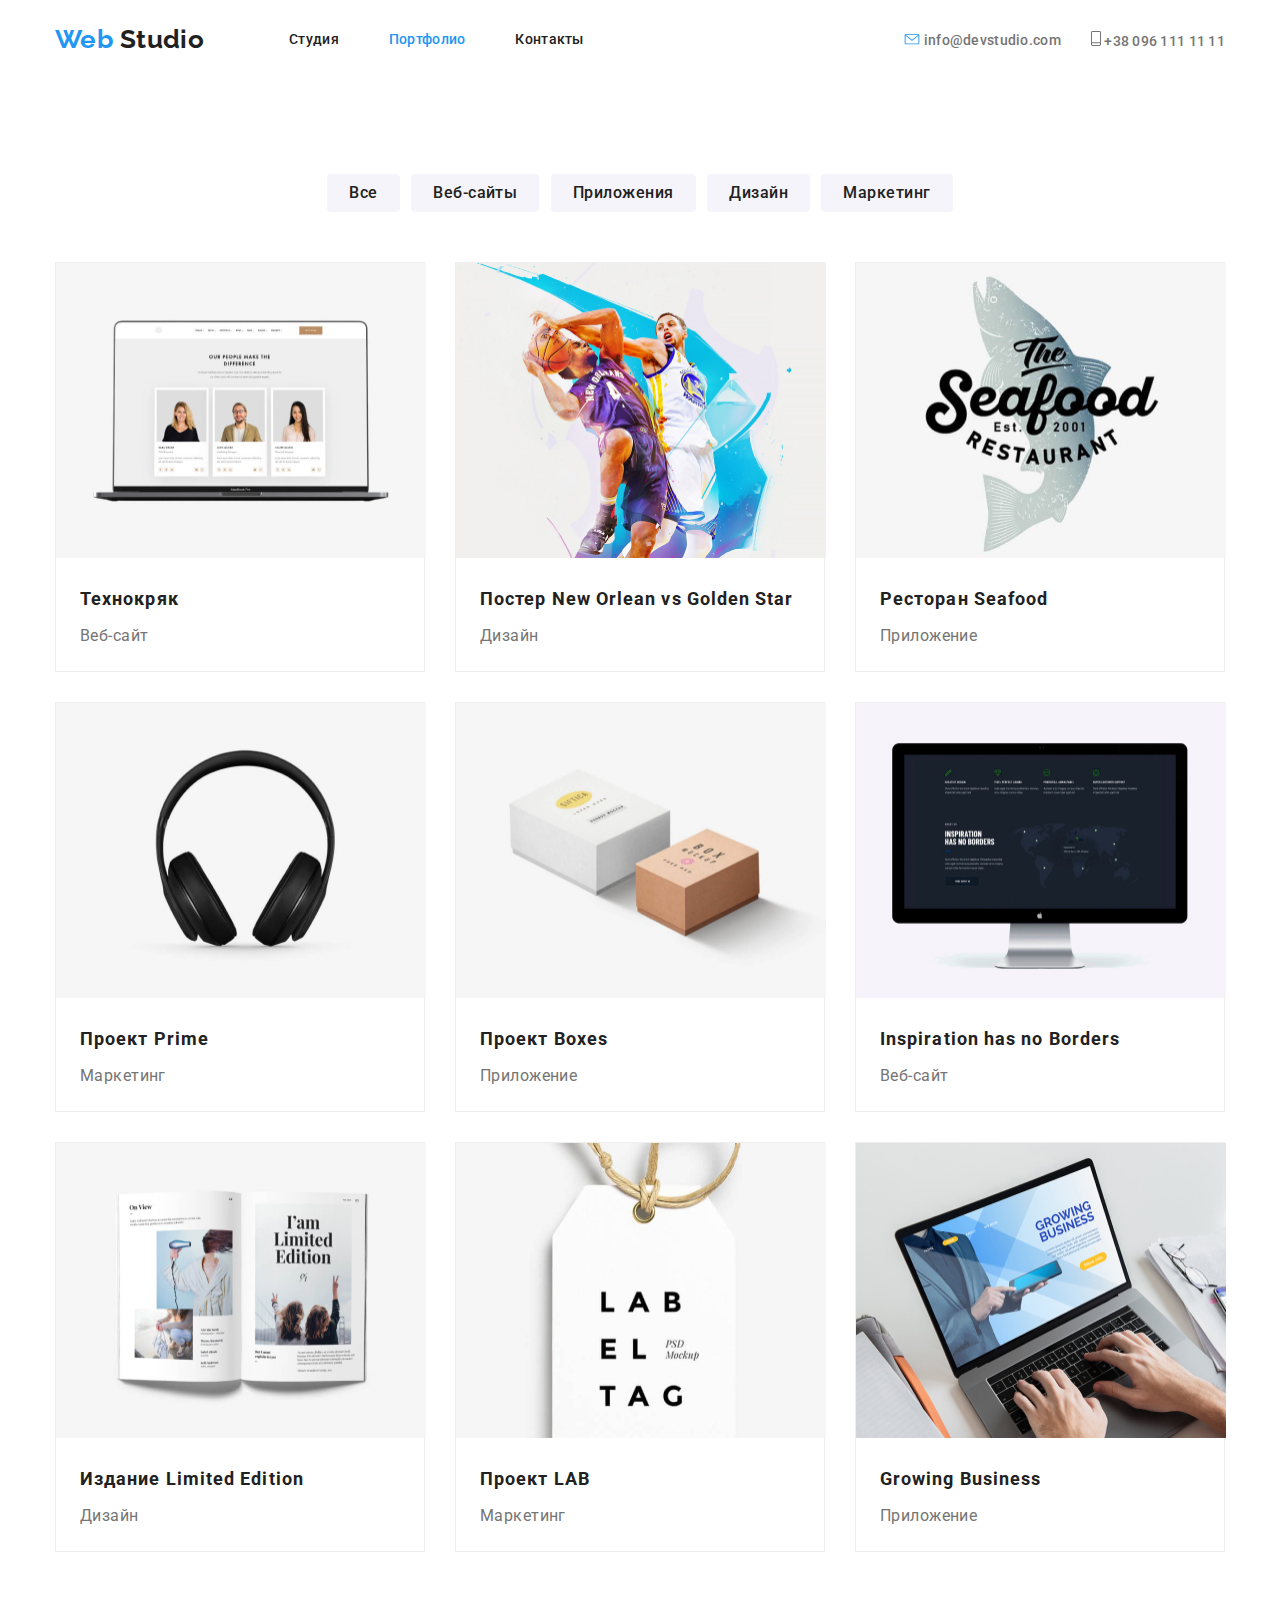
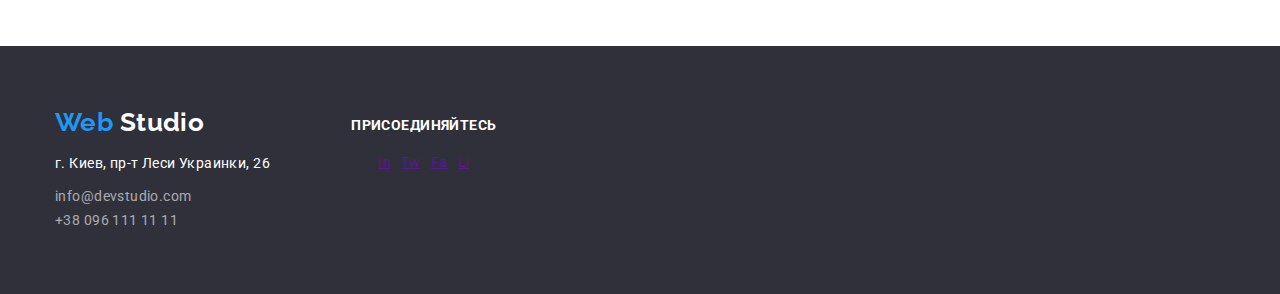
==== portfolio.html @ 5a5fdb32 "Добвляет исходные файлы" ====
<!DOCTYPE html>
<html lang="ru">
  <head>
    <meta charset="UTF-8" />
    <meta name="viewport" content="width=device-width, initial-scale=1.0" />
    <link rel="stylesheet" href="./css/normalize.css" />
    <link rel="stylesheet" href="./css/style.css" />
    <title>Portfolio</title>
    <link
      href="https://fonts.googleapis.com/css2?family=Raleway:wght@700&family=Roboto:ital,wght@0,400;0,500;0,700;1,900&display=swap"
      rel="stylesheet"
    />
  </head>
  <body>
    <!-- Шапка сайта -->
    <header class="header">
      <div class="container">
        <nav class="navigation">
          <a href="./index.html" lang="en" class="logo"
            >Web <span class="up">Studio</span></a
          >
          <ul class="site-nav list">
            <li class="site-nav-item">
              <a href="./index.html" class="link">Студия</a>
            </li>
            <li class="site-nav-item">
              <a href="./portfolio.html" class="link current">Портфолио</a>
            </li>
            <li class="site-nav-item"><a href="" class="link">Контакты</a></li>
          </ul>
        </nav>
        <ul class="contacts list">
          <li class="contacts-item">
            <img
              src="./images/main-page/envelope(hover).svg"
              alt="иконка конверта"
              width="16"
              height="11"
            />
            <a href="mailto:info@devstudio.com" class="link"
              >info@devstudio.com</a
            >
          </li>
          <li class="contacts-item">
            <img
              src="./images/main-page/Vector.svg"
              alt="иконка телефона"
              width="10"
              height="15"
            />
            <a href="tel:+380961111111" class="link">+38 096 111 11 11</a>
          </li>
        </ul>
      </div>
    </header>
    <main>
      <!-- Работы -->
      <section class="section">
        <div class="container">
          <h1 hidden>Наши работы</h1>
          <div class="filters">
            <button class="portfolio-button" type="button">Все</button>
            <button class="portfolio-button" type="button">Веб-сайты</button>
            <button class="portfolio-button" type="button">Приложения</button>
            <button class="portfolio-button" type="button">Дизайн</button>
            <button class="portfolio-button" type="button">Маркетинг</button>
          </div>
          <ul class="portfolio list">
            <li class="portfolio-item">
              <a href=""
                ><img
                  src="./images/portfolio-page/img-1.jpg"
                  alt="открытый сайт на ноутбуке"
                  width="370"
                  height="295"
                />
                <h2 class="portfolio-title">Технокряк</h2>
                <p class="portfolio-project">Веб-сайт</p>
                <!-- <p class="portfolio-description">
                  Технокряк это современная площадка распространения
                  коронавируса. Компании используют эту платформу для цифрового
                  шпионажа и атак на защищённые сервера конкурентов.
                </p> -->
              </a>
            </li>
            <li class="portfolio-item">
              <a href=""
                ><img
                  src="./images/portfolio-page/img-2.jpg"
                  alt="два баскетболиста"
                  width="370"
                  height="295"
                />
                <h2 class="portfolio-title">
                  Постер <span lang="en"> New Orlean vs Golden Star</span>
                </h2>
                <p class="portfolio-project">Дизайн</p>
                <!-- <p class="portfolio-description">
                  Технокряк это современная площадка распространения
                  коронавируса. Компании используют эту платформу для цифрового
                  шпионажа и атак на защищённые сервера конкурентов.
                </p> -->
              </a>
            </li>
            <li class="portfolio-item">
              <a href=""
                ><img
                  src="./images/portfolio-page/img-3.jpg"
                  alt="логотип ресторана морепродуктов"
                  width="370"
                  height="295"
                />
                <h2 class="portfolio-title">
                  Ресторан <span lang="en">Seafood</span>
                </h2>
                <p class="portfolio-project">Приложение</p>
                <!-- <p class="portfolio-description">
                  Технокряк это современная площадка распространения
                  коронавируса. Компании используют эту платформу для цифрового
                  шпионажа и атак на защищённые сервера конкурентов.
                </p> -->
              </a>
            </li>
            <li class="portfolio-item">
              <a href=""
                ><img
                  src="./images/portfolio-page/img-4.jpg"
                  alt="наушники"
                  width="370"
                  height="295"
                />
                <h2 class="portfolio-title">
                  Проект <span lang="en">Prime</span>
                </h2>
                <p class="portfolio-project">Маркетинг</p>
                <!-- <p class="portfolio-description">
                  Технокряк это современная площадка распространения
                  коронавируса. Компании используют эту платформу для цифрового
                  шпионажа и атак на защищённые сервера конкурентов.
                </p> -->
              </a>
            </li>
            <li class="portfolio-item">
              <a href=""
                ><img
                  src="./images/portfolio-page/img-5.jpg"
                  alt="две коробочки"
                  width="370"
                  height="295"
                />
                <h2 class="portfolio-title">
                  Проект <span lang="en">Boxes</span>
                </h2>
                <p class="portfolio-project">Приложение</p>
                <!-- <p class="portfolio-description">
                  Технокряк это современная площадка распространения
                  коронавируса. Компании используют эту платформу для цифрового
                  шпионажа и атак на защищённые сервера конкурентов.
                </p> -->
              </a>
            </li>
            <li class="portfolio-item">
              <a href=""
                ><img
                  src="./images/portfolio-page/img-6.jpg"
                  alt="монитор компьютера"
                  width="370"
                  height="295"
                />
                <h2 class="portfolio-title">
                  <span lang="en">Inspiration has no Borders</span>
                </h2>
                <p class="portfolio-project">Веб-сайт</p>
                <!-- <p class="portfolio-description">
                  Технокряк это современная площадка распространения
                  коронавируса. Компании используют эту платформу для цифрового
                  шпионажа и атак на защищённые сервера конкурентов.
                </p> -->
              </a>
            </li>
            <li class="portfolio-item">
              <a href=""
                ><img
                  src="./images/portfolio-page/img-7.jpg"
                  alt="открытый журнал"
                  width="370"
                  height="295"
                />
                <h2 class="portfolio-title">
                  Издание <span lang="en">Limited Edition</span>
                </h2>
                <p class="portfolio-project">Дизайн</p>
                <!-- <p class="portfolio-description">
                  Технокряк это современная площадка распространения
                  коронавируса. Компании используют эту платформу для цифрового
                  шпионажа и атак на защищённые сервера конкурентов.
                </p> -->
              </a>
            </li>
            <li class="portfolio-item">
              <a href=""
                ><img
                  src="./images/portfolio-page/img-8.jpg"
                  alt="мокап бирка"
                  width="370"
                  height="295"
                />
                <h2 class="portfolio-title">
                  Проект <span lang="en">LAB</span>
                </h2>
                <p class="portfolio-project">Маркетинг</p>
                <!-- <p class="portfolio-description">
                  Технокряк это современная площадка распространения
                  коронавируса. Компании используют эту платформу для цифрового
                  шпионажа и атак на защищённые сервера конкурентов.
                </p> -->
              </a>
            </li>
            <li class="portfolio-item">
              <a href=""
                ><img
                  src="./images/portfolio-page/img-9.jpg"
                  alt="мужчина работает за ноутбуком"
                  width="370"
                  height="295"
                />
                <h2 class="portfolio-title">
                  <span lang="en">Growing Business</span>
                </h2>
                <p class="portfolio-project">Приложение</p>
                <!-- <p class="portfolio-description">
                  Технокряк это современная площадка распространения
                  коронавируса. Компании используют эту платформу для цифрового
                  шпионажа и атак на защищённые сервера конкурентов.
                </p> -->
              </a>
            </li>
          </ul>
        </div>
      </section>
    </main>
    <footer class="footer">
      <div class="container">
        <div class="footer-address">
          <a href="./index.html" lang="en" class="logo"
            >Web <span class="down">Studio</span></a
          >
          <address class="address">
            <p>г. Киев, пр-т Леси Украинки, 26</p>
            <a href="mailto:info@devstudio.com">info@devstudio.com</a><br />
            <a href="tel:+380961111111">+38 096 111 11 11</a>
          </address>
        </div>
        <div class="footer-join-us">
          <b class="join-us">Присоединяйтесь</b>
          <ul class="social list">
            <li class="social-link">
              <a href="" class="link" aria-label="Сссылка на Instagram">In </a>
            </li>
            <li class="social-link">
              <a href="" class="link" aria-label="Сссылка на Twitter">Tw </a>
            </li>
            <li class="social-link">
              <a href="" class="link" aria-label="Сссылка на Facebook">Fa </a>
            </li>
            <li class="social-link">
              <a href="" class="link" aria-label="Сссылка на LinkedIn">Li </a>
            </li>
          </ul>
        </div>
      </div>
    </footer>
  </body>
</html>
---- css/style.css ----
:root {
  --primary-title-color: #212121;
  --grey-text-color: #757575;
  --white-text-color: #ffffff;
  --accent-text-color: #2196f3;
}
html {
  box-sizing: border-box;
}

*,
*::before,
*::after {
  box-sizing: inherit;
}

.container {
  width: 1200px;
  padding-left: 15px;
  padding-right: 15px;
  margin-left: auto;
  margin-right: auto;
}
body {
  background-color: #ffffff;
  color: var(--primary-title-color);
  font-family: "Roboto", sans-serif;
  letter-spacing: 0.03em;
  font-weight: 400;
  font-size: 14px;
}
/* логотип */
.logo {
  color: var(--accent-text-color);
  text-decoration: none;
  font-family: "Raleway", sans-serif;
  font-weight: 700;
  font-size: 26px;
  line-height: 1.2;
}
.logo .up {
  margin-right: 85px;
  color: var(--primary-title-color);
}
.logo .down {
  color: #ffffff;
  margin-right: 147px;
  margin-bottom: 20px;
}
.list {
  list-style: none;
  padding: 0;
  margin: 0;
}

/* site-nav */
.site-nav {
  display: flex;
}

.site-nav-item:not(:last-child) {
  margin-right: 50px;
}

.navigation {
  display: flex;
  align-items: center;
}

.contacts {
  display: flex;
  align-items: center;
}

.contacts-item:not(:last-child) {
  margin-right: 30px;
}

.header .container {
  display: flex;
  justify-content: space-between;
}

.site-nav .link {
  display: block;
  padding-top: 32px;
  padding-bottom: 32px;
  color: inherit;
  text-decoration: none;
  font-family: Roboto;
  font-weight: 500;
  line-height: 1.14;
  letter-spacing: 0.02em;
}
.site-nav .link:hover,
.site-nav .link:focus {
  color: var(--accent-text-color);
}
.site-nav .link.current {
  color: var(--accent-text-color);
}
.contacts .link {
  color: var(--grey-text-color);
  text-decoration: none;
  font-family: Roboto;
  font-weight: 500;
  line-height: 1.14;
  letter-spacing: 0.02em;
}
.contacts .link:hover,
.contacts .link:focus {
  color: var(--accent-text-color);
}
/* герой */
.hero-title {
  margin-top: 0;
  margin-right: auto;
  margin-bottom: 30px;
  margin-left: auto;
  width: 696px;

  color: var(--white-text-color);
  font-weight: 900;
  font-size: 44px;
  line-height: 1.36;

  letter-spacing: 0.06em;
  text-transform: uppercase;
}
.hero {
  background-color: grey;
  padding-top: 200px;
  padding-bottom: 200px;
  text-align: center;
}

.hero-button {
  padding-top: 10px;
  padding-right: 32px;
  padding-bottom: 10px;
  padding-left: 32px;
  border-radius: 4px;
  min-width: 200px;
  box-shadow: 0px 4px 4px rgba(0, 0, 0, 0.15);

  color: var(--white-text-color);
  background-color: var(--accent-text-color);
  font-family: "Roboto", sans-serif;
  font-weight: 700;
  font-size: 16px;
  line-height: 1.87;
  text-align: center;
  letter-spacing: 0.06em;
}
.section {
  padding-top: 94px;
  padding-bottom: 94px;
}
.section-title {
  margin-top: 0;
  margin-bottom: 50px;
  font-weight: 700;
  font-size: 36px;
  line-height: 1.16;
  text-align: center;
}

/* преимущества */

.advantages .advantages-item {
  color: var(--grey-text-color);
  line-height: 1.71;
}
.advantages-title {
  margin-top: 30px;
  margin-bottom: 10px;
  font-weight: 700;
  line-height: 1.14;
  text-transform: uppercase;
}
.advantages {
  display: flex;
  justify-content: space-between;
}

.advantages-item {
  margin: 0;
}
.advantages-image img {
  display: block;
}
.advantages-image {
  display: flex;
  justify-content: center;
  align-items: center;
  background-color: #f5f4fa;
  width: 270px;
  height: 120px;
  border-radius: 4px;
}

.advantages-list:not(:last-child) {
  margin-right: 30px;
}

/* чем мы занимаемся */

.section-service {
  padding-top: 0;
}

.service {
  display: flex;
  justify-content: center;
}

.service-list:not(:last-child) {
  margin-right: 30px;
}
.service .service-item {
  margin: 0;
  color: var(--white-text-color);
  background-color: rgba(47, 48, 58, 0.8);
  font-weight: 700;
  line-height: 1.14;
  text-align: center;
  text-transform: uppercase;
}

/* наша команда */

.team {
  display: flex;
  justify-content: center;
}

.team-list:not(:last-child) {
  margin-right: 30px;
}
.team-list {
  text-align: center;
  width: 270px;
  background: #ffffff;
  box-shadow: 0px 2px 1px rgba(0, 0, 0, 0.2), 0px 1px 1px rgba(0, 0, 0, 0.14),
    0px 1px 3px rgba(0, 0, 0, 0.12);
  border-radius: 0px 0px 4px 4px;
}
.section-team {
  background-color: #f5f4fa;
}
.team .team-position {
  margin-top: 0in;
  margin-bottom: 16px;
  color: var(--grey-text-color);
}
.team-name {
  font-weight: 500;
  font-size: 16px;
  line-height: 1.18;
  margin-top: 30px;
  margin-bottom: 10px;
}

.social {
  display: flex;
  justify-content: center;
  margin-bottom: 24px;
}
.social-link:not(:last-child) {
  margin-right: 10px;
}

.social .link:hover {
  color: var(--accent-text-color);
}
/* постоянные клиенты */

.client {
  display: flex;
  justify-content: center;
  align-content: center;
}
.client-list:not(:last-child) {
  margin-right: 30px;
}
.client-list {
  display: flex;
  justify-content: center;
  align-items: center;
  width: 170px;
  height: 90px;
  border: 1px solid #afb1b8;
  border-radius: 4px;
}

/* футер*/

.footer .container {
  display: flex;
  align-items: center;
}

.footer-address {
  padding-top: 60px;
  padding-bottom: 60px;
}
.address p {
  margin-bottom: 9px;

  color: var(--white-text-color);
  line-height: 1.71;
  font-style: normal;
}
.address a {
  text-decoration: none;
  color: rgba(255, 255, 255, 0.6);
  line-height: 1.71;
  font-style: normal;
}
.address a:not(:last-child) {
  margin-bottom: 9px;
}
footer {
  background-color: #2f303a;
}

.footer-join-us {
  padding-top: 72px;
  padding-bottom: 100px;
}

.join-us {
  display: block;
  margin-bottom: 20px;

  color: var(--white-text-color);
  font-weight: 700;
  line-height: 1.14;
  text-transform: uppercase;
}
/* портфолио */

.filters {
  text-align: center;
  margin-bottom: 50px;
}

.portfolio {
  display: flex;
  flex-wrap: wrap;
}

.portfolio-item {
  margin-right: 30px;
  margin-bottom: 30px;

  width: 370px;
  background: #ffffff;
  border: 1px solid #eeeeee;
}

.portfolio-item:hover {
  box-shadow: 1px 4px 6px rgba(0, 0, 0, 0.16), 0px 4px 4px rgba(0, 0, 0, 0.06),
    0px 1px 1px rgba(0, 0, 0, 0.12);
}

.portfolio-item:nth-child(3n) {
  margin-right: 0;
}

.portfolio-item:nth-last-child(-n + 3) {
  margin-bottom: 0;
}

.portfolio-button {
  padding-top: 6px;
  padding-right: 22px;
  padding-bottom: 6px;
  padding-left: 22px;

  font-family: Roboto;
  font-style: normal;
  font-weight: 500;
  font-size: 16px;
  line-height: 1.62;
  text-align: center;
  letter-spacing: 0.03em;

  color: var(--primary-title-color);
  background-color: #f5f4fa;
  border-radius: 4px;
  border: none;
}
.portfolio-button:not(:last-child) {
  margin-right: 8px;
}
.portfolio-button:hover,
.portfolio-button:focus {
  background-color: var(--accent-text-color);
  color: var(--white-text-color);
  border-radius: 4px;
}
.portfolio a {
  text-decoration: none;
}
.portfolio-title {
  margin-top: 20px;
  margin-right: 24px;
  margin-bottom: 4px;
  margin-left: 24px;

  font-weight: 700;
  font-size: 18px;
  line-height: 2;
  letter-spacing: 0.06em;
  color: var(--primary-title-color);
}
.portfolio-project {
  margin-top: 0;
  margin-right: 24px;
  margin-bottom: 20px;
  margin-left: 24px;

  font-size: 16px;
  line-height: 1.87;
  color: var(--grey-text-color);
}
.portfolio-description {
  font-size: 18px;
  line-height: 1.56;
  color: var(--white-text-color);
  background-color: rgba(33, 150, 243, 0.9);
}
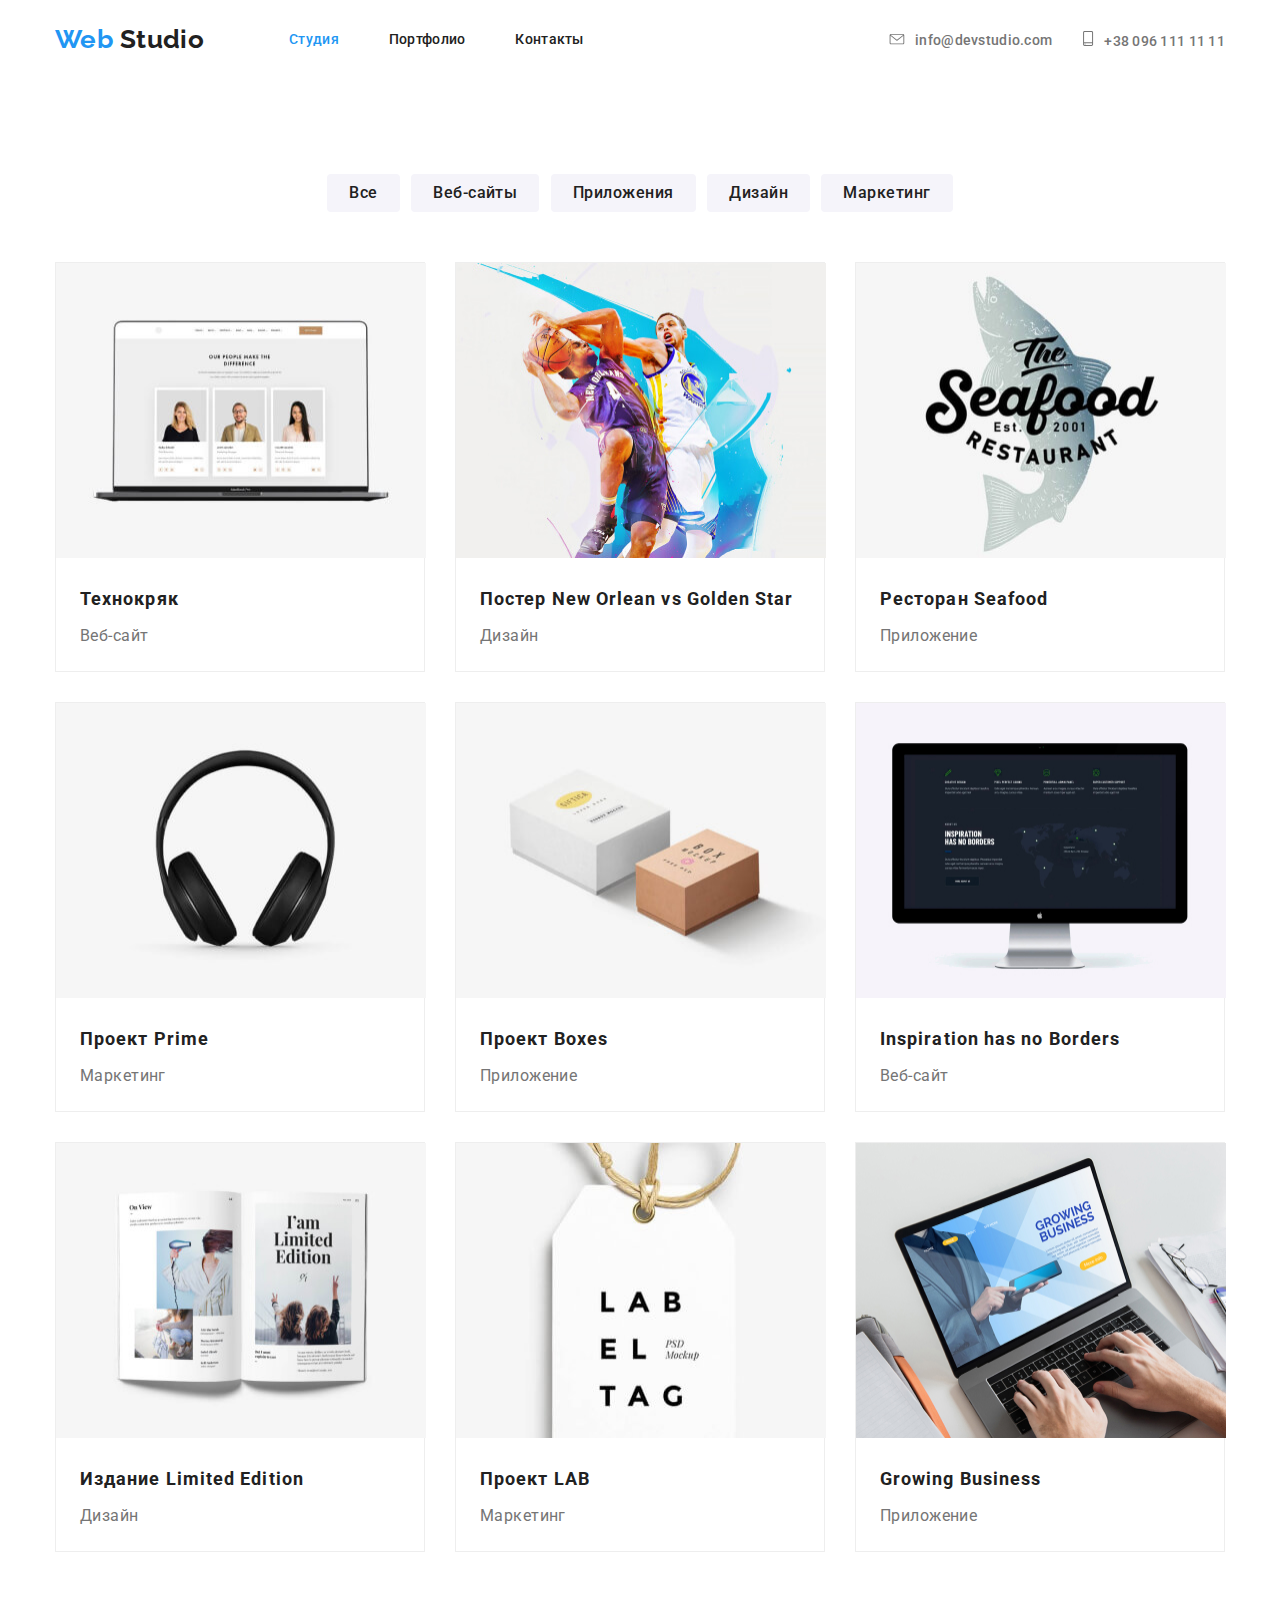
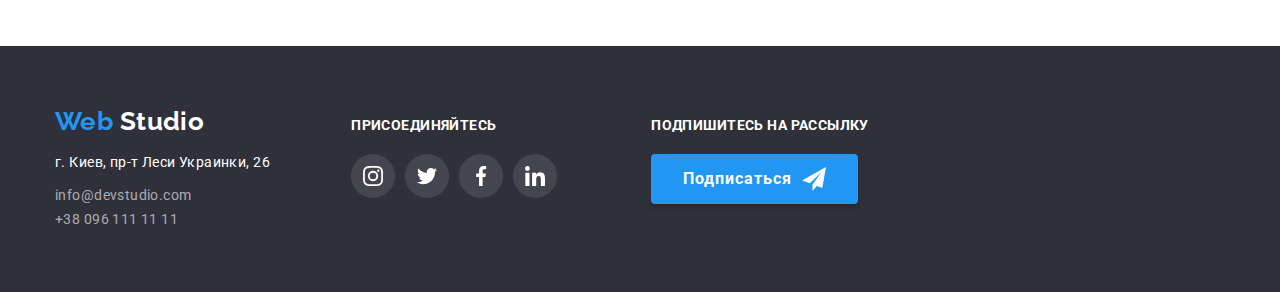
==== commit c648a524: "Добавляет фон в герой и все иконки на страницы Студия и Портфолио" ====
--- a/portfolio.html
+++ b/portfolio.html
@@ -21,34 +21,32 @@
           >
           <ul class="site-nav list">
             <li class="site-nav-item">
-              <a href="./index.html" class="link">Студия</a>
+              <a href="./index.html" class="link current">Студия</a>
             </li>
             <li class="site-nav-item">
-              <a href="./portfolio.html" class="link current">Портфолио</a>
+              <a href="./portfolio.html" class="link">Портфолио</a>
             </li>
             <li class="site-nav-item"><a href="" class="link">Контакты</a></li>
           </ul>
         </nav>
         <ul class="contacts list">
           <li class="contacts-item">
-            <img
-              src="./images/main-page/envelope(hover).svg"
-              alt="иконка конверта"
-              width="16"
-              height="11"
-            />
             <a href="mailto:info@devstudio.com" class="link"
+              ><svg class="contacts-icon" width="16" height="11">
+                <use
+                  href="./images/main-page/sprite.svg#icon-envelope"
+                ></use></svg
               >info@devstudio.com</a
             >
           </li>
           <li class="contacts-item">
-            <img
-              src="./images/main-page/Vector.svg"
-              alt="иконка телефона"
-              width="10"
-              height="15"
-            />
-            <a href="tel:+380961111111" class="link">+38 096 111 11 11</a>
+            <a href="tel:+380961111111" class="link"
+              ><svg class="contacts-icon" width="12" height="15">
+                <use
+                  href="./images/main-page/sprite.svg#icon-smartphone"
+                ></use></svg
+              >+38 096 111 11 11</a
+            >
           </li>
         </ul>
       </div>
@@ -255,18 +253,48 @@
           <b class="join-us">Присоединяйтесь</b>
           <ul class="social list">
             <li class="social-link">
-              <a href="" class="link" aria-label="Сссылка на Instagram">In </a>
+              <a href="" class="link" aria-label="Сссылка на Instagram"
+                ><svg class="social-icon">
+                  <use
+                    href="../images/main-page/sprite.svg#icon-instagram"
+                  ></use>
+                </svg>
+              </a>
             </li>
             <li class="social-link">
-              <a href="" class="link" aria-label="Сссылка на Twitter">Tw </a>
+              <a href="" class="link" aria-label="Сссылка на Twitter"
+                ><svg class="social-icon">
+                  <use href="../images/main-page/sprite.svg#icon-twitter"></use>
+                </svg>
+              </a>
             </li>
             <li class="social-link">
-              <a href="" class="link" aria-label="Сссылка на Facebook">Fa </a>
+              <a href="" class="link" aria-label="Сссылка на Facebook"
+                ><svg class="social-icon">
+                  <use
+                    href="../images/main-page/sprite.svg#icon-facebook"
+                  ></use>
+                </svg>
+              </a>
             </li>
             <li class="social-link">
-              <a href="" class="link" aria-label="Сссылка на LinkedIn">Li </a>
+              <a href="" class="link" aria-label="Сссылка на LinkedIn"
+                ><svg class="social-icon">
+                  <use
+                    href="../images/main-page/sprite.svg#icon-linkedin"
+                  ></use>
+                </svg>
+              </a>
             </li>
           </ul>
+        </div>
+        <div class="footer-sign-us">
+          <b class="join-us">Подпишитесь на рассылку</b>
+          <button class="footer-button" type="button">
+            Подписаться<svg class="footer-icon-send">
+              <use href="../images/main-page/sprite.svg#icon-icon-send"></use>
+            </svg>
+          </button>
         </div>
       </div>
     </footer>
--- a/css/style.css
+++ b/css/style.css
@@ -70,6 +70,29 @@
 .contacts {
   display: flex;
   align-items: center;
+}
+
+.contacts .link {
+  color: var(--grey-text-color);
+  text-decoration: none;
+  font-family: Roboto;
+  font-weight: 500;
+  line-height: 1.14;
+  letter-spacing: 0.02em;
+}
+
+.contacts-item .link:hover,
+.contacts-item .link:focus {
+  color: var(--accent-text-color);
+}
+.contacts-item .link:hover,
+.contacts-item .link:focus .contacts-icon {
+  fill: var(--accent-text-color);
+}
+
+.contacts-icon {
+  margin-right: 10px;
+  fill: currentColor;
 }
 
 .contacts-item:not(:last-child) {
@@ -99,18 +122,7 @@
 .site-nav .link.current {
   color: var(--accent-text-color);
 }
-.contacts .link {
-  color: var(--grey-text-color);
-  text-decoration: none;
-  font-family: Roboto;
-  font-weight: 500;
-  line-height: 1.14;
-  letter-spacing: 0.02em;
-}
-.contacts .link:hover,
-.contacts .link:focus {
-  color: var(--accent-text-color);
-}
+
 /* герой */
 .hero-title {
   margin-top: 0;
@@ -128,9 +140,18 @@
   text-transform: uppercase;
 }
 .hero {
-  background-color: grey;
+  max-width: 1600px;
+  background-position: center;
+  background-repeat: no-repeat;
+  background-image: linear-gradient(
+      rgba(47, 48, 58, 0.8),
+      rgba(47, 48, 58, 0.8)
+    ),
+    url(../images/main-page/Header.jpg);
   padding-top: 200px;
   padding-bottom: 200px;
+  margin-right: auto;
+  margin-left: auto;
   text-align: center;
 }
 
@@ -142,7 +163,7 @@
   border-radius: 4px;
   min-width: 200px;
   box-shadow: 0px 4px 4px rgba(0, 0, 0, 0.15);
-
+  border: transparent;
   color: var(--white-text-color);
   background-color: var(--accent-text-color);
   font-family: "Roboto", sans-serif;
@@ -186,9 +207,14 @@
 .advantages-item {
   margin: 0;
 }
-.advantages-image img {
+
+.advantages-icon {
   display: block;
-}
+  fill: currentColor;
+  width: 65px;
+  height: 70px;
+}
+
 .advantages-image {
   display: flex;
   justify-content: center;
@@ -269,9 +295,27 @@
 .social-link:not(:last-child) {
   margin-right: 10px;
 }
-
-.social .link:hover {
-  color: var(--accent-text-color);
+.social-icon {
+  fill: #afb1b8;
+  width: 20px;
+  height: 20px;
+}
+.social-link .link {
+  display: flex;
+  justify-content: center;
+  align-items: center;
+  background-color: #ffffff;
+  width: 44px;
+  height: 44px;
+  border-radius: 50%;
+}
+.social-link .link:hover,
+.social-link .link:focus {
+  background-color: var(--accent-text-color);
+}
+.social-link .link:hover,
+.social-link .link:focus .social-icon {
+  fill: var(--white-text-color);
 }
 /* постоянные клиенты */
 
@@ -283,7 +327,7 @@
 .client-list:not(:last-child) {
   margin-right: 30px;
 }
-.client-list {
+.client-list-link {
   display: flex;
   justify-content: center;
   align-items: center;
@@ -292,18 +336,26 @@
   border: 1px solid #afb1b8;
   border-radius: 4px;
 }
-
+.client-icon {
+  fill: #afb1b8;
+}
+.client-list-link:hover,
+.client-list-link:focus {
+  border-color: var(--accent-text-color);
+}
+.client-list-link:hover,
+.client-list-link:focus .client-icon {
+  fill: var(--accent-text-color);
+}
 /* футер*/
 
 .footer .container {
   display: flex;
-  align-items: center;
-}
-
-.footer-address {
+  align-items: baseline;
   padding-top: 60px;
   padding-bottom: 60px;
 }
+
 .address p {
   margin-bottom: 9px;
 
@@ -320,13 +372,19 @@
 .address a:not(:last-child) {
   margin-bottom: 9px;
 }
+
+.footer .link {
+  background-color: rgba(255, 255, 255, 0.1);
+}
+.footer .social-icon {
+  fill: var(--white-text-color);
+}
 footer {
   background-color: #2f303a;
 }
 
 .footer-join-us {
-  padding-top: 72px;
-  padding-bottom: 100px;
+  margin-right: 94px;
 }
 
 .join-us {
@@ -338,6 +396,35 @@
   line-height: 1.14;
   text-transform: uppercase;
 }
+
+.footer-button {
+  display: flex;
+  align-items: center;
+  padding-top: 10px;
+  padding-right: 32px;
+  padding-bottom: 10px;
+  padding-left: 32px;
+  border-radius: 4px;
+  min-width: 200px;
+  box-shadow: 0px 4px 4px rgba(0, 0, 0, 0.15);
+  border: transparent;
+  color: var(--white-text-color);
+  background-color: var(--accent-text-color);
+  font-family: "Roboto", sans-serif;
+  font-weight: 700;
+  font-size: 16px;
+  line-height: 1.87;
+  text-align: center;
+  letter-spacing: 0.06em;
+}
+
+.footer-icon-send {
+  margin-left: 10px;
+  width: 24px;
+  height: 24px;
+  fill: #ffffff;
+}
+
 /* портфолио */
 
 .filters {
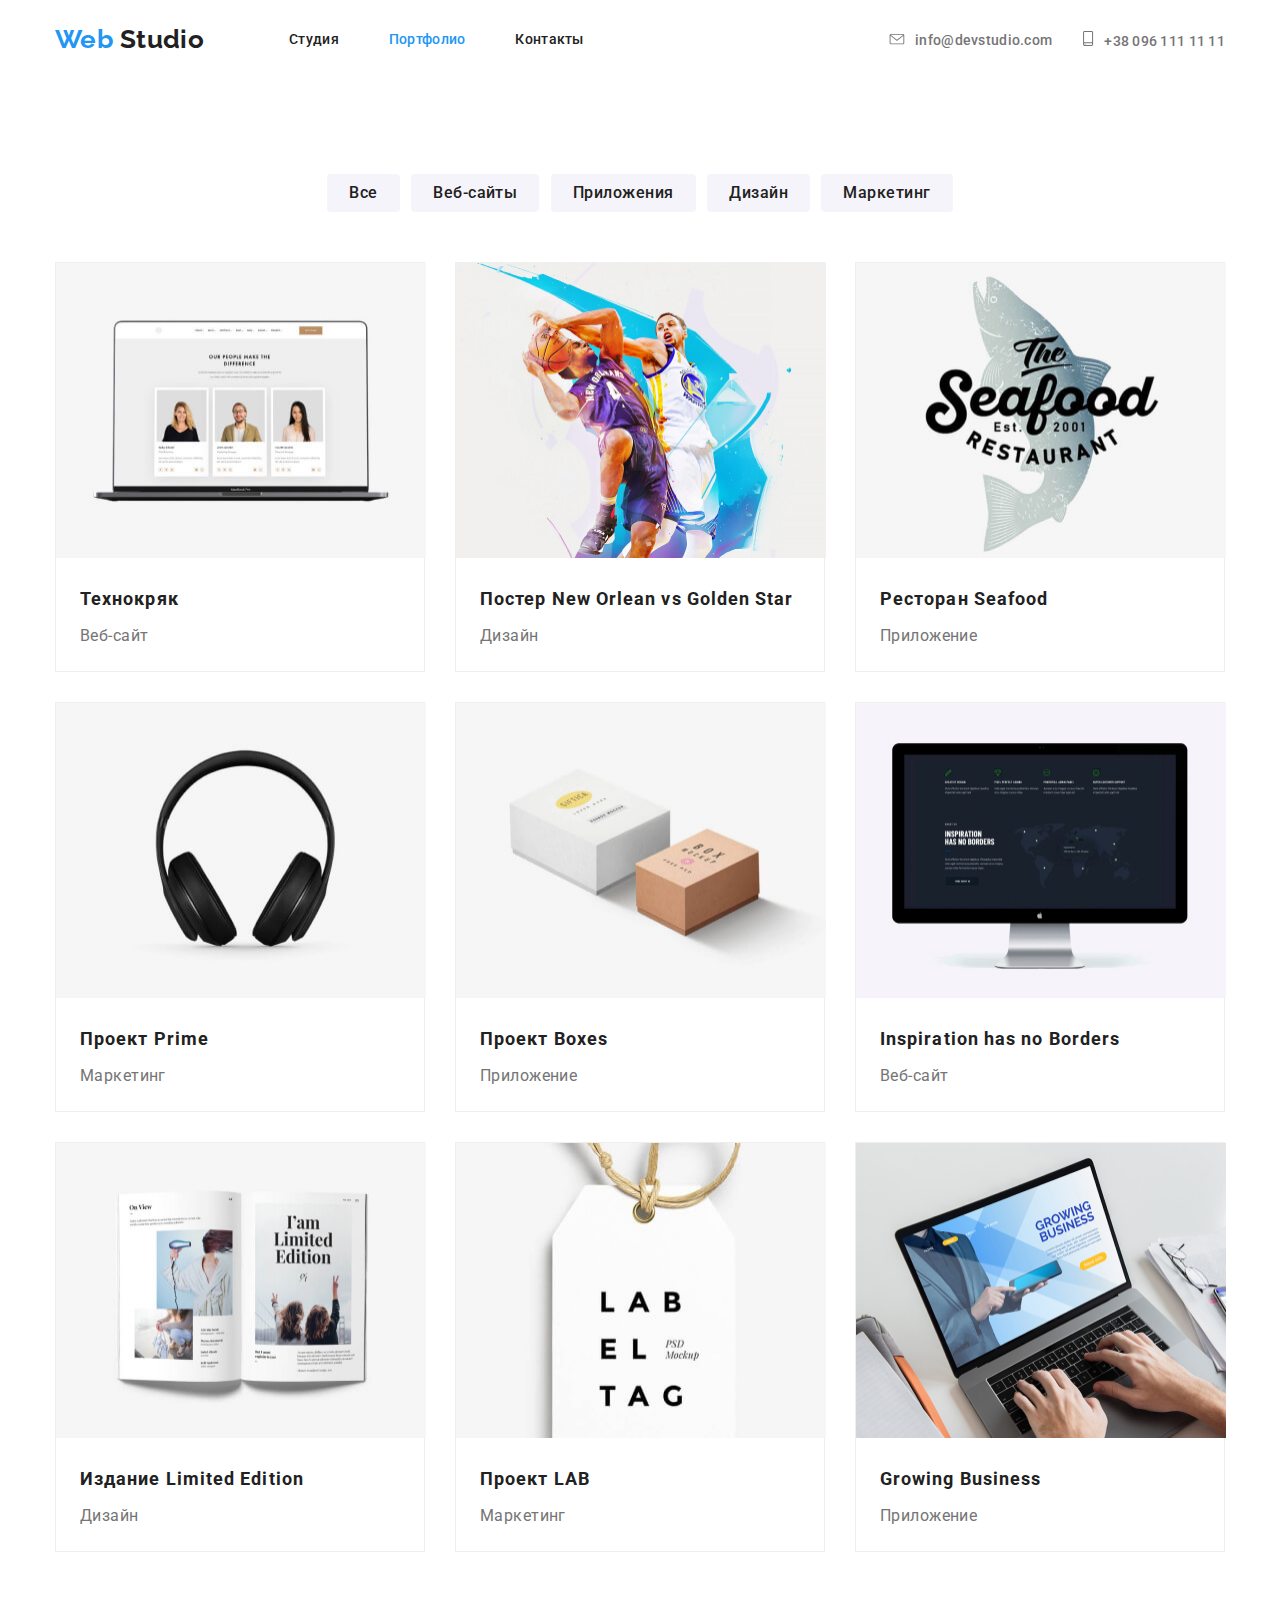
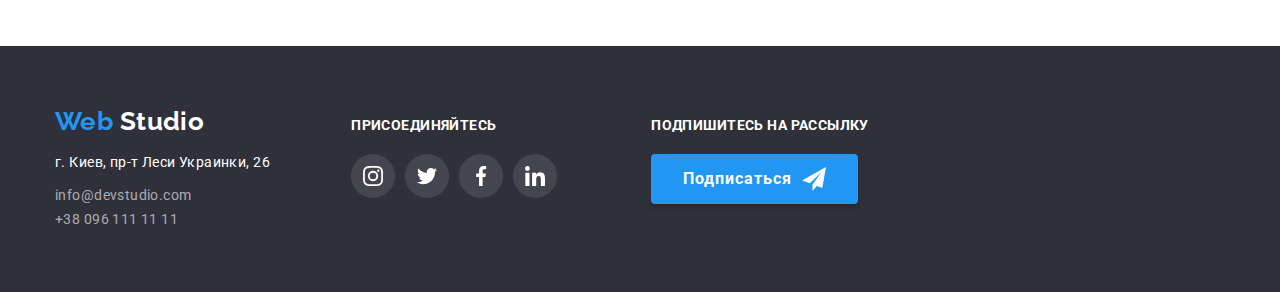
==== commit 936f9867: "Переподключает шрифты,добавляет тень и класс current в Портфолио" ====
--- a/portfolio.html
+++ b/portfolio.html
@@ -3,13 +3,13 @@
   <head>
     <meta charset="UTF-8" />
     <meta name="viewport" content="width=device-width, initial-scale=1.0" />
+    <link
+      href="https://fonts.googleapis.com/css2?family=Raleway:wght@700&family=Roboto:wght@400;500;700;900&display=swap"
+      rel="stylesheet"
+    />
     <link rel="stylesheet" href="./css/normalize.css" />
     <link rel="stylesheet" href="./css/style.css" />
-    <title>Portfolio</title>
-    <link
-      href="https://fonts.googleapis.com/css2?family=Raleway:wght@700&family=Roboto:ital,wght@0,400;0,500;0,700;1,900&display=swap"
-      rel="stylesheet"
-    />
+    <title>Web Studio</title>
   </head>
   <body>
     <!-- Шапка сайта -->
@@ -21,10 +21,10 @@
           >
           <ul class="site-nav list">
             <li class="site-nav-item">
-              <a href="./index.html" class="link current">Студия</a>
+              <a href="./index.html" class="link">Студия</a>
             </li>
             <li class="site-nav-item">
-              <a href="./portfolio.html" class="link">Портфолио</a>
+              <a href="./portfolio.html" class="link current">Портфолио</a>
             </li>
             <li class="site-nav-item"><a href="" class="link">Контакты</a></li>
           </ul>
--- a/css/style.css
+++ b/css/style.css
@@ -313,7 +313,7 @@
 .social-link .link:focus {
   background-color: var(--accent-text-color);
 }
-.social-link .link:hover,
+.social-link .link:hover .social-icon,
 .social-link .link:focus .social-icon {
   fill: var(--white-text-color);
 }
@@ -343,7 +343,7 @@
 .client-list-link:focus {
   border-color: var(--accent-text-color);
 }
-.client-list-link:hover,
+.client-list-link:hover .client-icon,
 .client-list-link:focus .client-icon {
   fill: var(--accent-text-color);
 }
@@ -486,6 +486,8 @@
   background-color: var(--accent-text-color);
   color: var(--white-text-color);
   border-radius: 4px;
+  box-shadow: 0px 2px 2px rgba(0, 0, 0, 0.12), 0px 1px 2px rgba(0, 0, 0, 0.08),
+    0px 3px 1px rgba(0, 0, 0, 0.1);
 }
 .portfolio a {
   text-decoration: none;
